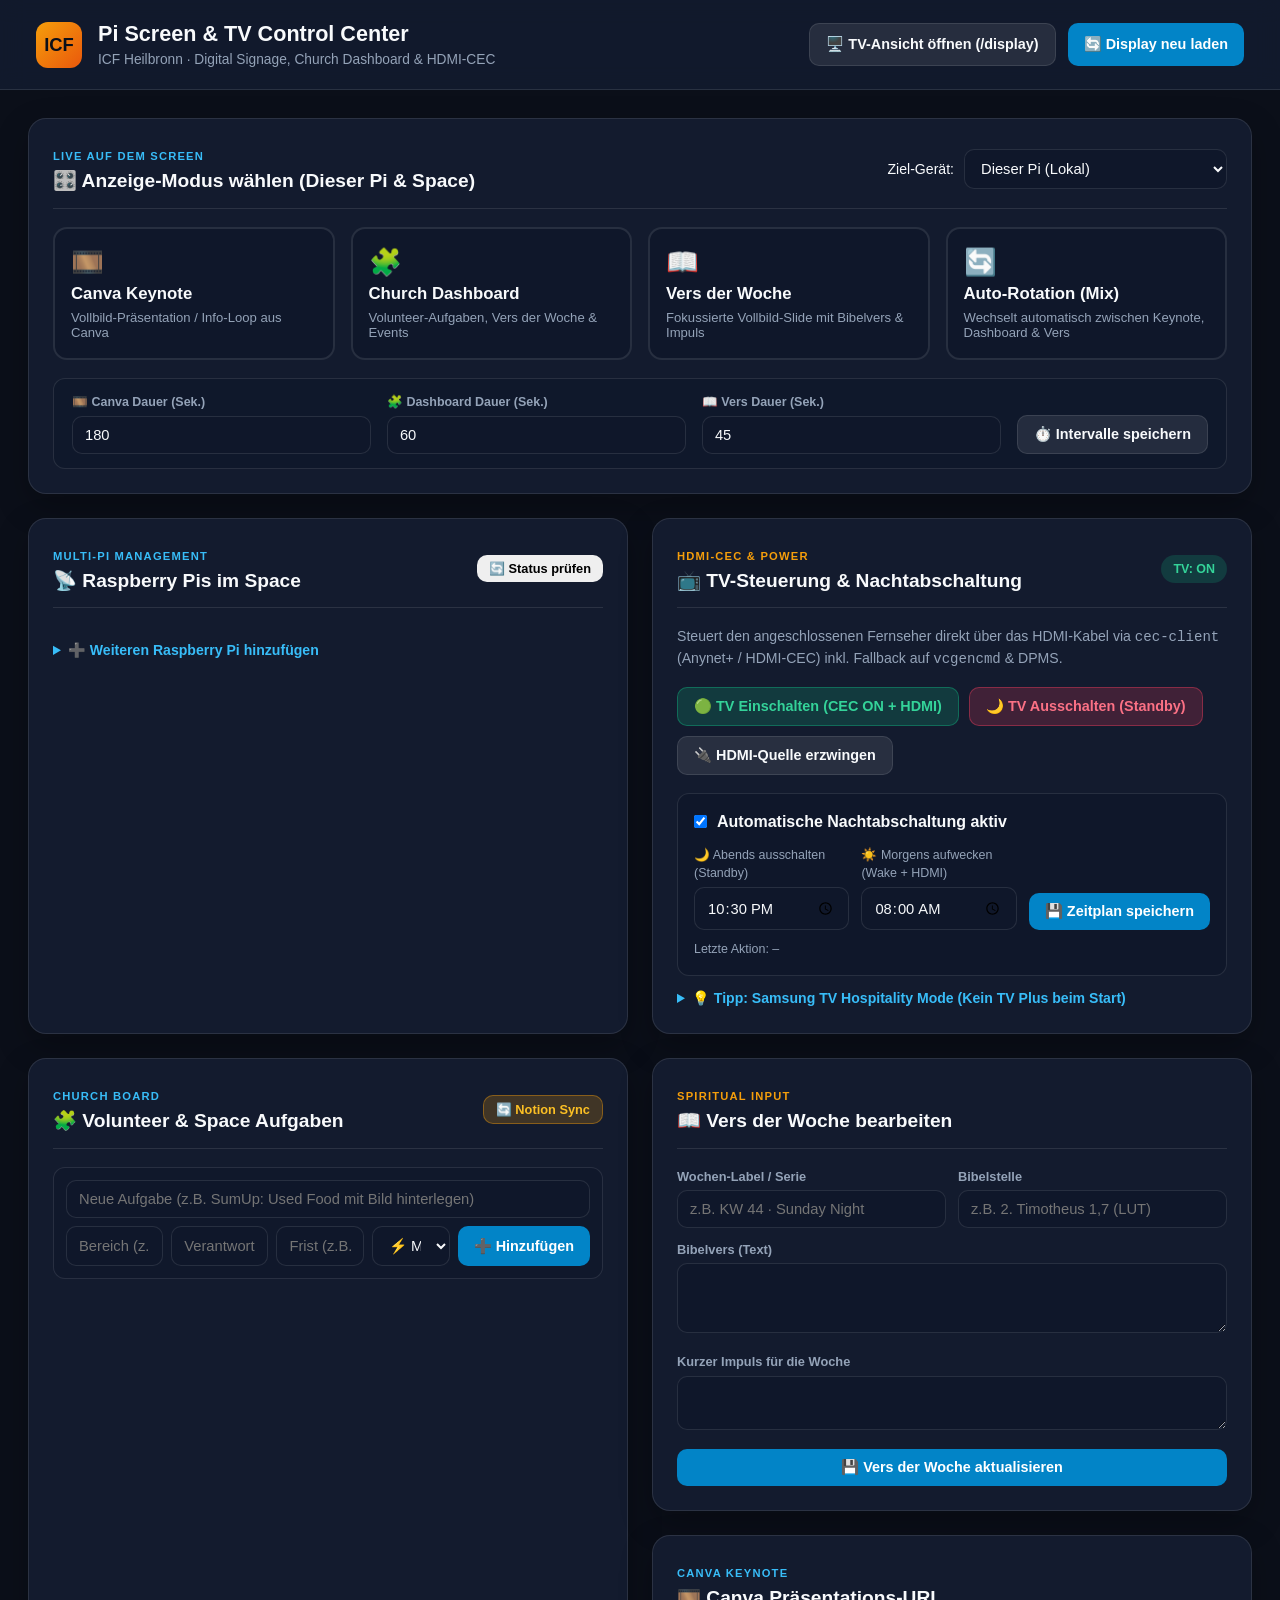
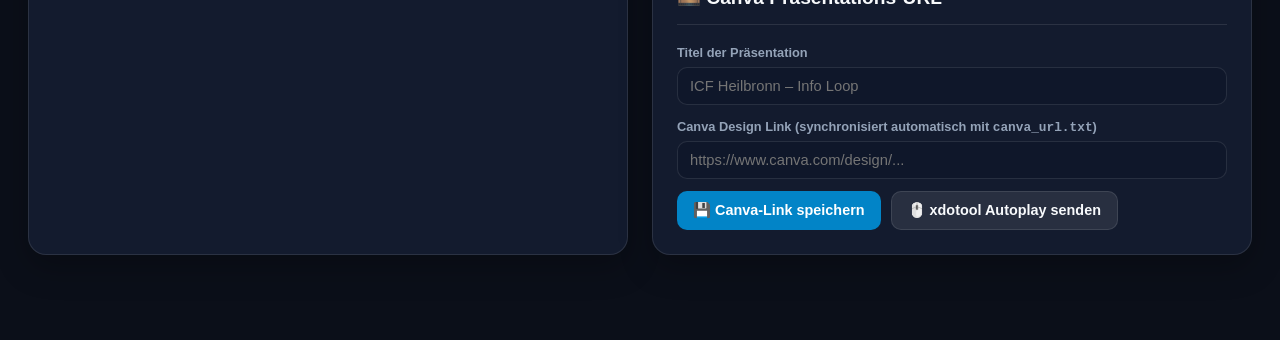
==== templates/admin.html @ 2afd3450 "feat: add ICF Church Dashboard, Verse of the Week, Multi-Pi Manager & HDMI-CEC TV Power Control" ====
<!DOCTYPE html>
<html lang="de">
<head>
  <meta charset="UTF-8" />
  <meta name="viewport" content="width=device-width, initial-scale=1.0" />
  <title>ICF Heilbronn – Pi Screen &amp; CEC Manager</title>
  <link rel="stylesheet" href="/static/css/admin.css" />
</head>
<body>
  <header class="admin-header">
    <div class="header-left">
      <div class="logo-badge">ICF</div>
      <div>
        <h1>Pi Screen &amp; TV Control Center</h1>
        <p id="header-subtitle">ICF Heilbronn · Digital Signage, Church Dashboard &amp; HDMI-CEC</p>
      </div>
    </div>
    <div class="header-actions">
      <a href="/display" target="_blank" class="btn btn-secondary">🖥️ TV-Ansicht öffnen (/display)</a>
      <button id="btn-reload-display" class="btn btn-primary">🔄 Display neu laden</button>
    </div>
  </header>

  <div id="toast" class="toast hidden"></div>

  <main class="admin-container">
    <!-- 1. ANZEIGE-MODUS & ROTATION -->
    <section class="card full-width">
      <div class="card-header">
        <div>
          <span class="badge-tag">LIVE AUF DEM SCREEN</span>
          <h2>🎛️ Anzeige-Modus wählen (Dieser Pi &amp; Space)</h2>
        </div>
        <div class="target-selector">
          <label for="command-target">Ziel-Gerät:</label>
          <select id="command-target">
            <option value="pi-local">Dieser Pi (Lokal)</option>
            <option value="all">🌐 Alle Pis im Space (Broadcast)</option>
          </select>
        </div>
      </div>

      <div class="mode-grid">
        <button class="mode-card" data-mode="canva">
          <span class="mode-icon">🎞️</span>
          <span class="mode-title">Canva Keynote</span>
          <span class="mode-desc">Vollbild-Präsentation / Info-Loop aus Canva</span>
        </button>

        <button class="mode-card" data-mode="dashboard">
          <span class="mode-icon">🧩</span>
          <span class="mode-title">Church Dashboard</span>
          <span class="mode-desc">Volunteer-Aufgaben, Vers der Woche &amp; Events</span>
        </button>

        <button class="mode-card" data-mode="verse">
          <span class="mode-icon">📖</span>
          <span class="mode-title">Vers der Woche</span>
          <span class="mode-desc">Fokussierte Vollbild-Slide mit Bibelvers &amp; Impuls</span>
        </button>

        <button class="mode-card" data-mode="rotation">
          <span class="mode-icon">🔄</span>
          <span class="mode-title">Auto-Rotation (Mix)</span>
          <span class="mode-desc">Wechselt automatisch zwischen Keynote, Dashboard &amp; Vers</span>
        </button>
      </div>

      <div class="rotation-settings-bar">
        <div class="rot-group">
          <label>🎞️ Canva Dauer (Sek.)</label>
          <input type="number" id="rot-canva" min="5" max="3600" value="180" />
        </div>
        <div class="rot-group">
          <label>🧩 Dashboard Dauer (Sek.)</label>
          <input type="number" id="rot-dashboard" min="5" max="3600" value="60" />
        </div>
        <div class="rot-group">
          <label>📖 Vers Dauer (Sek.)</label>
          <input type="number" id="rot-verse" min="5" max="3600" value="45" />
        </div>
        <button id="btn-save-rotation" class="btn btn-secondary">⏱️ Intervalle speichern</button>
      </div>
    </section>

    <!-- 2. MULTI-PI FLEET MANAGEMENT & HDMI-CEC TV POWER -->
    <div class="two-col-grid">
      <!-- Multi-Pi Fleet -->
      <section class="card">
        <div class="card-header">
          <div>
            <span class="badge-tag">MULTI-PI MANAGEMENT</span>
            <h2>📡 Raspberry Pis im Space</h2>
          </div>
          <button id="btn-refresh-fleet" class="btn btn-sm">🔄 Status prüfen</button>
        </div>

        <div id="fleet-list" class="fleet-list">
          <!-- Populated dynamically -->
        </div>

        <details class="add-node-details">
          <summary>➕ Weiteren Raspberry Pi hinzufügen</summary>
          <div class="form-grid compact-top">
            <input type="text" id="new-pi-name" placeholder="Name (z.B. Youth Corner)" />
            <input type="text" id="new-pi-loc" placeholder="Standort (z.B. 55 Zoll TV)" />
            <input type="text" id="new-pi-host" placeholder="URL (z.B. http://192.168.178.52:8080)" />
            <button id="btn-add-pi" class="btn btn-primary">Pi registrieren</button>
          </div>
        </details>
      </section>

      <!-- TV Power & HDMI-CEC Night Schedule -->
      <section class="card">
        <div class="card-header">
          <div>
            <span class="badge-tag gold">HDMI-CEC &amp; POWER</span>
            <h2>📺 TV-Steuerung &amp; Nachtabschaltung</h2>
          </div>
          <span id="tv-status-badge" class="status-pill on">TV: ON</span>
        </div>

        <p class="card-help">
          Steuert den angeschlossenen Fernseher direkt über das HDMI-Kabel via <code>cec-client</code> (Anynet+ / HDMI-CEC) inkl. Fallback auf <code>vcgencmd</code> &amp; DPMS.
        </p>

        <div class="power-btn-row">
          <button class="btn btn-success" data-power="on">🟢 TV Einschalten (CEC ON + HDMI)</button>
          <button class="btn btn-danger" data-power="standby">🌙 TV Ausschalten (Standby)</button>
          <button class="btn btn-secondary" data-power="active-source">🔌 HDMI-Quelle erzwingen</button>
        </div>

        <div class="schedule-box">
          <div class="schedule-header">
            <label class="toggle-label">
              <input type="checkbox" id="sched-enabled" checked />
              <span><strong>Automatische Nachtabschaltung aktiv</strong></span>
            </label>
          </div>
          <div class="schedule-inputs">
            <div>
              <label>🌙 Abends ausschalten (Standby)</label>
              <input type="time" id="sched-off-time" value="22:30" />
            </div>
            <div>
              <label>☀️ Morgens aufwecken (Wake + HDMI)</label>
              <input type="time" id="sched-on-time" value="08:00" />
            </div>
            <button id="btn-save-schedule" class="btn btn-primary">💾 Zeitplan speichern</button>
          </div>
          <p id="tv-last-action" class="meta-note">Letzte Aktion: –</p>
        </div>

        <details class="hospitality-tip">
          <summary>💡 Tipp: Samsung TV Hospitality Mode (Kein TV Plus beim Start)</summary>
          <p>
            Damit Samsung TVs beim Einschalten <strong>sofort HDMI 1</strong> zeigen und niemals ins langsame Tizen Smart-Hub oder Samsung TV Plus wechseln:
            Auf der klassischen IR-Fernbedienung <code>Mute → 1 → 1 → 9 → Enter</code> drücken → <strong>Hospitality Mode: ON</strong> → <strong>Power On Source: HDMI 1</strong> → <strong>Power On Option: Power On</strong>.
          </p>
        </details>
      </section>
    </div>

    <!-- 3. CHURCH AUFGABEN & VERS DER WOCHE -->
    <div class="two-col-grid">
      <!-- Church / Volunteer Tasks -->
      <section class="card">
        <div class="card-header">
          <div>
            <span class="badge-tag">CHURCH BOARD</span>
            <h2>🧩 Volunteer &amp; Space Aufgaben</h2>
          </div>
          <button id="btn-notion-sync" class="btn btn-sm btn-accent">🔄 Notion Sync</button>
        </div>

        <div class="task-add-form">
          <input type="text" id="task-title" placeholder="Neue Aufgabe (z.B. SumUp: Used Food mit Bild hinterlegen)" />
          <div class="task-form-row">
            <input type="text" id="task-category" placeholder="Bereich (z.B. Production & Licht)" />
            <input type="text" id="task-assignee" placeholder="Verantwortlich (z.B. Tech / Teo)" />
            <input type="text" id="task-due" placeholder="Frist (z.B. Sonntag 09:30)" />
            <select id="task-priority">
              <option value="high">🔥 Hoch</option>
              <option value="medium" selected>⚡ Mittel</option>
              <option value="low">🌱 Niedrig</option>
            </select>
            <button id="btn-add-task" class="btn btn-primary">➕ Hinzufügen</button>
          </div>
        </div>

        <div id="admin-tasks-list" class="admin-tasks-list">
          <!-- Populated dynamically -->
        </div>
      </section>

      <!-- Verse of the Week & Canva Config -->
      <div class="stacked-column">
        <section class="card">
          <div class="card-header">
            <div>
              <span class="badge-tag gold">SPIRITUAL INPUT</span>
              <h2>📖 Vers der Woche bearbeiten</h2>
            </div>
          </div>
          <div class="form-stack">
            <div class="two-inputs">
              <div>
                <label>Wochen-Label / Serie</label>
                <input type="text" id="verse-week" placeholder="z.B. KW 44 · Sunday Night" />
              </div>
              <div>
                <label>Bibelstelle</label>
                <input type="text" id="verse-ref" placeholder="z.B. 2. Timotheus 1,7 (LUT)" />
              </div>
            </div>
            <div>
              <label>Bibelvers (Text)</label>
              <textarea id="verse-text" rows="3"></textarea>
            </div>
            <div>
              <label>Kurzer Impuls für die Woche</label>
              <textarea id="verse-impulse" rows="2"></textarea>
            </div>
            <button id="btn-save-verse" class="btn btn-primary">💾 Vers der Woche aktualisieren</button>
          </div>
        </section>

        <section class="card">
          <div class="card-header">
            <div>
              <span class="badge-tag">CANVA KEYNOTE</span>
              <h2>🎞️ Canva Präsentations-URL</h2>
            </div>
          </div>
          <div class="form-stack">
            <div>
              <label>Titel der Präsentation</label>
              <input type="text" id="canva-title" placeholder="ICF Heilbronn – Info Loop" />
            </div>
            <div>
              <label>Canva Design Link (synchronisiert automatisch mit <code>canva_url.txt</code>)</label>
              <input type="url" id="canva-url" placeholder="https://www.canva.com/design/..." />
            </div>
            <div class="btn-row">
              <button id="btn-save-canva" class="btn btn-primary">💾 Canva-Link speichern</button>
              <button id="btn-canva-autoplay" class="btn btn-secondary">🖱️ xdotool Autoplay senden</button>
            </div>
          </div>
        </section>
      </div>
    </div>
  </main>

  <script src="/static/js/admin.js"></script>
</body>
</html>
---- static/css/admin.css ----
:root {
  --bg-page: #0b0f19;
  --bg-card: #131b2e;
  --bg-input: #0f172a;
  --border-color: rgba(255, 255, 255, 0.1);
  --text-main: #f8fafc;
  --text-muted: #94a3b8;
  --primary: #38bdf8;
  --primary-dark: #0284c7;
  --gold: #f59e0b;
  --emerald: #10b981;
  --rose: #f43f5e;
}

* {
  box-sizing: border-box;
  margin: 0;
  padding: 0;
}

body {
  background: var(--bg-page);
  color: var(--text-main);
  font-family: -apple-system, BlinkMacSystemFont, "Segoe UI", Roboto, sans-serif;
  line-height: 1.5;
  padding-bottom: 60px;
}

.hidden {
  display: none !important;
}

/* Header */
.admin-header {
  background: rgba(19, 27, 46, 0.92);
  border-bottom: 1px solid var(--border-color);
  padding: 18px 36px;
  display: flex;
  align-items: center;
  justify-content: space-between;
  position: sticky;
  top: 0;
  z-index: 40;
  backdrop-filter: blur(12px);
}

.header-left {
  display: flex;
  align-items: center;
  gap: 16px;
}

.logo-badge {
  width: 46px;
  height: 46px;
  border-radius: 12px;
  background: linear-gradient(135deg, #f59e0b, #ea580c);
  color: #0b0f19;
  font-weight: 900;
  display: flex;
  align-items: center;
  justify-content: center;
  font-size: 1.15rem;
}

.admin-header h1 {
  font-size: 1.35rem;
  font-weight: 800;
}

.admin-header p {
  font-size: 0.86rem;
  color: var(--text-muted);
}

.header-actions {
  display: flex;
  gap: 12px;
}

/* Container & Cards */
.admin-container {
  max-width: 1440px;
  margin: 28px auto;
  padding: 0 28px;
  display: flex;
  flex-direction: column;
  gap: 24px;
}

.two-col-grid {
  display: grid;
  grid-template-columns: 1fr 1fr;
  gap: 24px;
}

.stacked-column {
  display: flex;
  flex-direction: column;
  gap: 24px;
}

.card {
  background: var(--bg-card);
  border: 1px solid var(--border-color);
  border-radius: 18px;
  padding: 24px;
  box-shadow: 0 12px 32px rgba(0, 0, 0, 0.25);
}

.card-header {
  display: flex;
  align-items: center;
  justify-content: space-between;
  margin-bottom: 18px;
  padding-bottom: 12px;
  border-bottom: 1px solid var(--border-color);
}

.card-header h2 {
  font-size: 1.2rem;
  font-weight: 700;
}

.badge-tag {
  display: inline-block;
  font-size: 0.7rem;
  font-weight: 800;
  letter-spacing: 1.2px;
  color: var(--primary);
  text-transform: uppercase;
}

.badge-tag.gold {
  color: var(--gold);
}

.card-help {
  font-size: 0.88rem;
  color: var(--text-muted);
  margin-bottom: 16px;
}

/* Mode Grid */
.mode-grid {
  display: grid;
  grid-template-columns: repeat(4, 1fr);
  gap: 16px;
  margin-bottom: 18px;
}

.mode-card {
  background: var(--bg-input);
  border: 2px solid var(--border-color);
  border-radius: 14px;
  padding: 18px 16px;
  color: var(--text-main);
  text-align: left;
  cursor: pointer;
  display: flex;
  flex-direction: column;
  gap: 6px;
  transition: all 0.18s ease;
}

.mode-card:hover {
  border-color: var(--primary);
  transform: translateY(-2px);
}

.mode-card.active {
  border-color: var(--gold);
  background: linear-gradient(145deg, rgba(245, 158, 11, 0.16), rgba(15, 23, 42, 0.95));
  box-shadow: 0 6px 22px rgba(245, 158, 11, 0.2);
}

.mode-icon {
  font-size: 1.65rem;
}

.mode-title {
  font-size: 1.05rem;
  font-weight: 700;
}

.mode-desc {
  font-size: 0.82rem;
  color: var(--text-muted);
}

.rotation-settings-bar {
  display: flex;
  align-items: flex-end;
  gap: 16px;
  background: rgba(15, 23, 42, 0.65);
  padding: 14px 18px;
  border-radius: 12px;
  border: 1px solid var(--border-color);
}

.rot-group {
  display: flex;
  flex-direction: column;
  gap: 4px;
  flex: 1;
}

.rot-group label {
  font-size: 0.78rem;
  color: var(--text-muted);
  font-weight: 600;
}

/* Inputs & Buttons */
input[type="text"],
input[type="url"],
input[type="number"],
input[type="time"],
select,
textarea {
  width: 100%;
  background: var(--bg-input);
  border: 1px solid var(--border-color);
  border-radius: 10px;
  padding: 10px 12px;
  color: var(--text-main);
  font-size: 0.92rem;
  font-family: inherit;
}

.target-selector {
  display: flex;
  align-items: center;
  gap: 10px;
  font-size: 0.88rem;
}

.target-selector select {
  width: auto;
  min-width: 230px;
}

.btn {
  border: none;
  border-radius: 10px;
  padding: 10px 16px;
  font-size: 0.9rem;
  font-weight: 700;
  cursor: pointer;
  text-decoration: none;
  display: inline-flex;
  align-items: center;
  justify-content: center;
  gap: 6px;
  transition: opacity 0.15s ease;
}

.btn:hover {
  opacity: 0.9;
}

.btn-sm {
  padding: 6px 12px;
  font-size: 0.8rem;
}

.btn-primary {
  background: var(--primary-dark);
  color: #fff;
}

.btn-secondary {
  background: rgba(255, 255, 255, 0.09);
  color: var(--text-main);
  border: 1px solid var(--border-color);
}

.btn-accent {
  background: rgba(245, 158, 11, 0.2);
  color: #fbbf24;
  border: 1px solid rgba(245, 158, 11, 0.4);
}

.btn-success {
  background: rgba(16, 185, 129, 0.2);
  color: #34d399;
  border: 1px solid rgba(16, 185, 129, 0.4);
}

.btn-danger {
  background: rgba(244, 63, 94, 0.2);
  color: #fb7185;
  border: 1px solid rgba(244, 63, 94, 0.4);
}

/* Fleet List */
.fleet-list {
  display: flex;
  flex-direction: column;
  gap: 12px;
  margin-bottom: 14px;
}

.fleet-node {
  background: var(--bg-input);
  border: 1px solid var(--border-color);
  border-radius: 12px;
  padding: 14px 16px;
  display: flex;
  justify-content: space-between;
  align-items: center;
  gap: 12px;
}

.fleet-node-title {
  font-weight: 700;
  font-size: 0.98rem;
  display: flex;
  align-items: center;
  gap: 8px;
}

.dot {
  width: 9px;
  height: 9px;
  border-radius: 50%;
  display: inline-block;
}

.dot.online {
  background: var(--emerald);
  box-shadow: 0 0 8px var(--emerald);
}

.dot.offline {
  background: var(--rose);
}

.fleet-node-meta {
  font-size: 0.8rem;
  color: var(--text-muted);
  margin-top: 2px;
}

.fleet-node-actions {
  display: flex;
  gap: 6px;
  flex-wrap: wrap;
}

.add-node-details summary,
.hospitality-tip summary {
  cursor: pointer;
  font-size: 0.88rem;
  font-weight: 600;
  color: var(--primary);
  margin-top: 8px;
}

.hospitality-tip p {
  margin-top: 8px;
  font-size: 0.84rem;
  color: var(--text-muted);
  background: rgba(15, 23, 42, 0.7);
  padding: 10px 14px;
  border-radius: 10px;
  border: 1px solid var(--border-color);
}

.form-grid.compact-top {
  margin-top: 10px;
  display: grid;
  grid-template-columns: 1fr 1fr 1.2fr auto;
  gap: 8px;
}

/* Power & Schedule */
.power-btn-row {
  display: flex;
  gap: 10px;
  flex-wrap: wrap;
  margin-bottom: 18px;
}

.status-pill {
  padding: 5px 12px;
  border-radius: 999px;
  font-size: 0.78rem;
  font-weight: 800;
}

.status-pill.on {
  background: rgba(16, 185, 129, 0.2);
  color: #34d399;
}

.status-pill.standby {
  background: rgba(244, 63, 94, 0.2);
  color: #fb7185;
}

.schedule-box {
  background: var(--bg-input);
  border: 1px solid var(--border-color);
  border-radius: 12px;
  padding: 16px;
  margin-bottom: 12px;
}

.toggle-label {
  display: flex;
  align-items: center;
  gap: 10px;
  cursor: pointer;
  margin-bottom: 12px;
}

.schedule-inputs {
  display: grid;
  grid-template-columns: 1fr 1fr auto;
  gap: 12px;
  align-items: end;
}

.schedule-inputs label {
  font-size: 0.78rem;
  color: var(--text-muted);
  display: block;
  margin-bottom: 4px;
}

.meta-note {
  font-size: 0.78rem;
  color: var(--text-muted);
  margin-top: 10px;
}

/* Tasks Admin */
.task-add-form {
  display: flex;
  flex-direction: column;
  gap: 8px;
  margin-bottom: 16px;
  background: rgba(15, 23, 42, 0.55);
  padding: 12px;
  border-radius: 12px;
  border: 1px solid var(--border-color);
}

.task-form-row {
  display: grid;
  grid-template-columns: 1fr 1fr 0.9fr 0.8fr auto;
  gap: 8px;
}

.admin-tasks-list {
  display: flex;
  flex-direction: column;
  gap: 8px;
  max-height: 410px;
  overflow-y: auto;
}

.admin-task-item {
  background: var(--bg-input);
  border: 1px solid var(--border-color);
  border-radius: 10px;
  padding: 10px 14px;
  display: flex;
  justify-content: space-between;
  align-items: center;
  gap: 10px;
}

.admin-task-title {
  font-weight: 600;
  font-size: 0.94rem;
}

.admin-task-sub {
  font-size: 0.78rem;
  color: var(--text-muted);
}

.form-stack {
  display: flex;
  flex-direction: column;
  gap: 12px;
}

.form-stack label {
  font-size: 0.8rem;
  color: var(--text-muted);
  font-weight: 600;
  display: block;
  margin-bottom: 4px;
}

.two-inputs {
  display: grid;
  grid-template-columns: 1fr 1fr;
  gap: 12px;
}

.btn-row {
  display: flex;
  gap: 10px;
}

/* Toast */
.toast {
  position: fixed;
  bottom: 24px;
  right: 24px;
  background: #0284c7;
  color: #fff;
  padding: 12px 20px;
  border-radius: 12px;
  font-weight: 700;
  box-shadow: 0 10px 30px rgba(0, 0, 0, 0.45);
  z-index: 100;
}
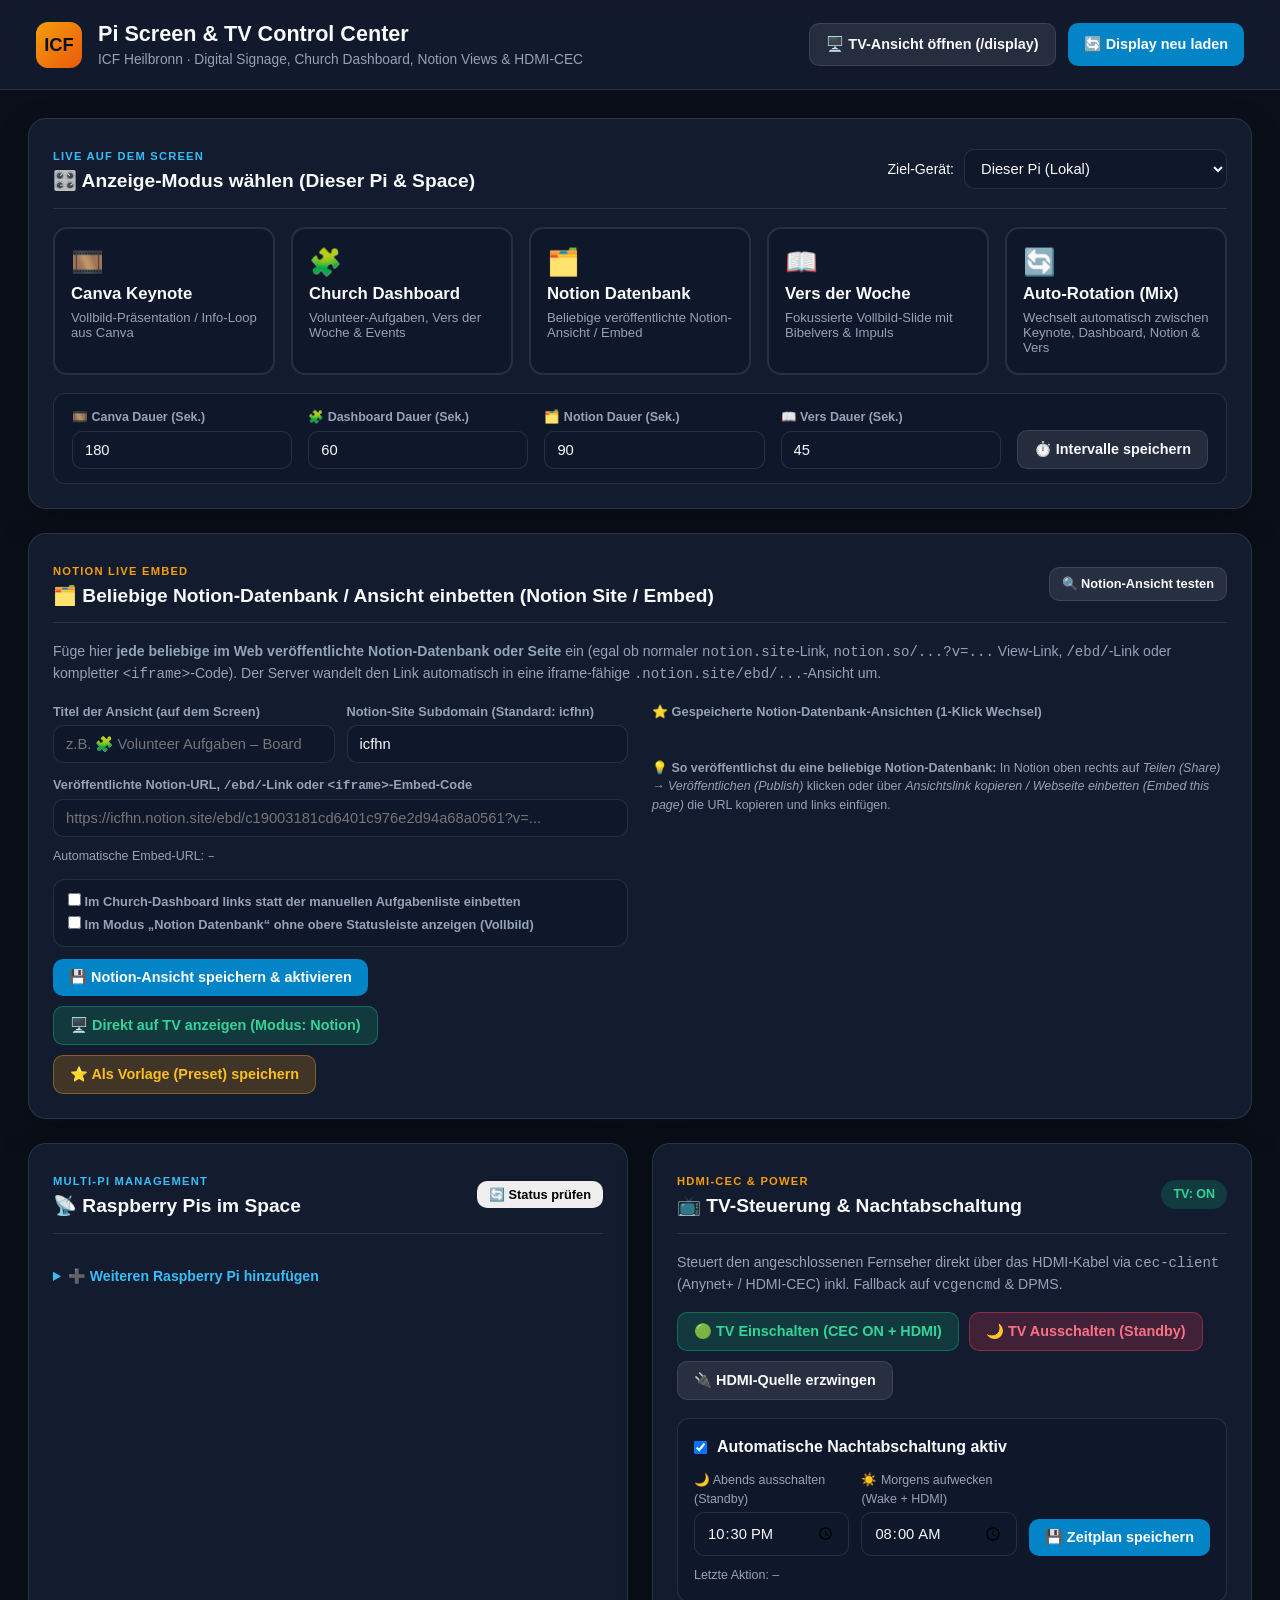
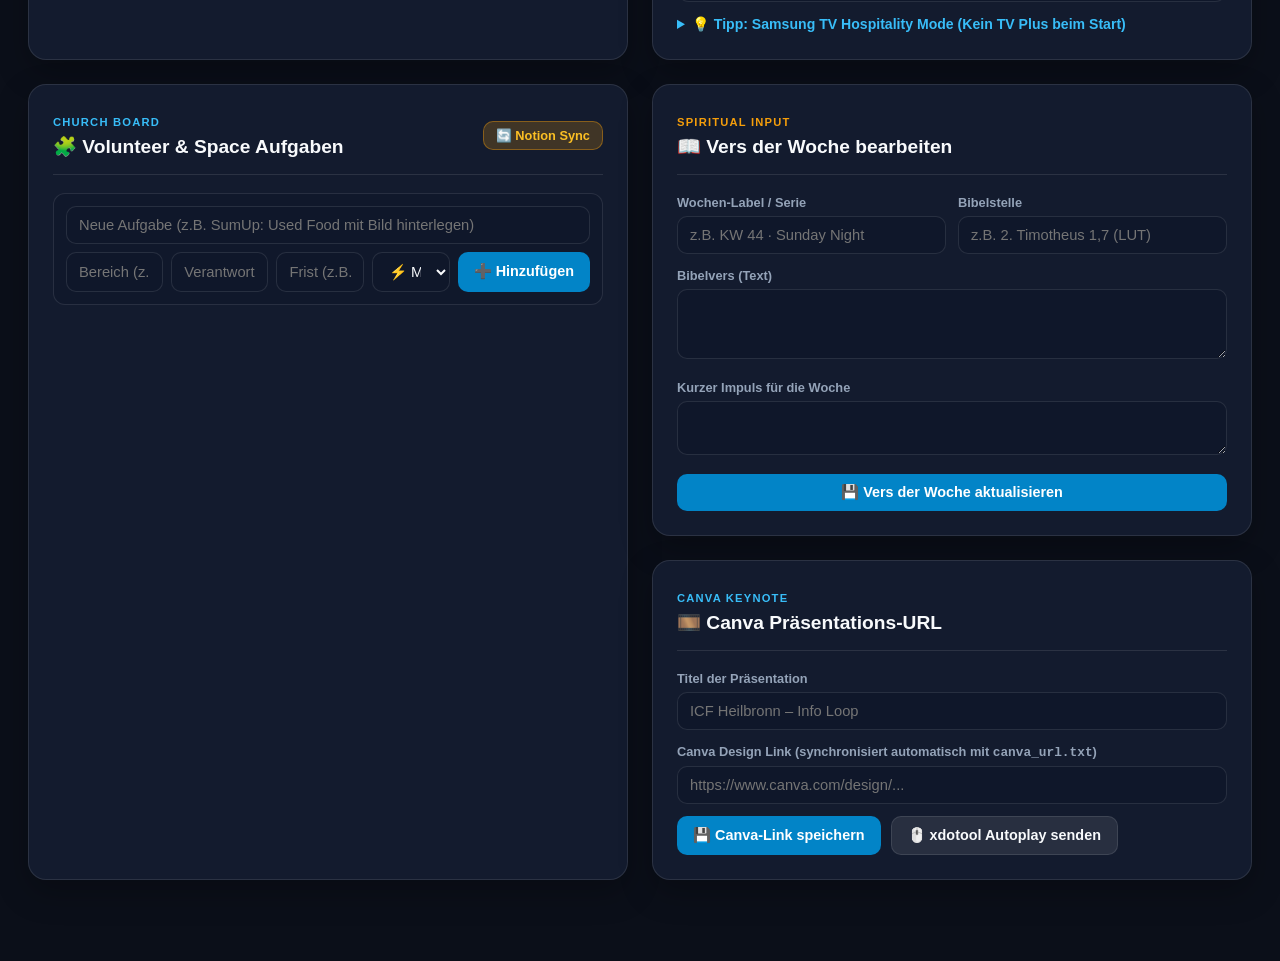
==== commit ad8f6cc3: "feat: add generic published Notion database view & embed mode (/ebd/)" ====
--- a/templates/admin.html
+++ b/templates/admin.html
@@ -12,7 +12,7 @@
       <div class="logo-badge">ICF</div>
       <div>
         <h1>Pi Screen &amp; TV Control Center</h1>
-        <p id="header-subtitle">ICF Heilbronn · Digital Signage, Church Dashboard &amp; HDMI-CEC</p>
+        <p id="header-subtitle">ICF Heilbronn · Digital Signage, Church Dashboard, Notion Views &amp; HDMI-CEC</p>
       </div>
     </div>
     <div class="header-actions">
@@ -53,6 +53,12 @@
           <span class="mode-desc">Volunteer-Aufgaben, Vers der Woche &amp; Events</span>
         </button>
 
+        <button class="mode-card" data-mode="notion">
+          <span class="mode-icon">🗂️</span>
+          <span class="mode-title">Notion Datenbank</span>
+          <span class="mode-desc">Beliebige veröffentlichte Notion-Ansicht / Embed</span>
+        </button>
+
         <button class="mode-card" data-mode="verse">
           <span class="mode-icon">📖</span>
           <span class="mode-title">Vers der Woche</span>
@@ -62,7 +68,7 @@
         <button class="mode-card" data-mode="rotation">
           <span class="mode-icon">🔄</span>
           <span class="mode-title">Auto-Rotation (Mix)</span>
-          <span class="mode-desc">Wechselt automatisch zwischen Keynote, Dashboard &amp; Vers</span>
+          <span class="mode-desc">Wechselt automatisch zwischen Keynote, Dashboard, Notion &amp; Vers</span>
         </button>
       </div>
 
@@ -76,6 +82,10 @@
           <input type="number" id="rot-dashboard" min="5" max="3600" value="60" />
         </div>
         <div class="rot-group">
+          <label>🗂️ Notion Dauer (Sek.)</label>
+          <input type="number" id="rot-notion" min="5" max="3600" value="90" />
+        </div>
+        <div class="rot-group">
           <label>📖 Vers Dauer (Sek.)</label>
           <input type="number" id="rot-verse" min="5" max="3600" value="45" />
         </div>
@@ -83,7 +93,76 @@
       </div>
     </section>
 
-    <!-- 2. MULTI-PI FLEET MANAGEMENT & HDMI-CEC TV POWER -->
+    <!-- 2. GENERIC NOTION DATABASE / EMBED VIEW MANAGER -->
+    <section class="card full-width">
+      <div class="card-header">
+        <div>
+          <span class="badge-tag gold">NOTION LIVE EMBED</span>
+          <h2>🗂️ Beliebige Notion-Datenbank / Ansicht einbetten (Notion Site / Embed)</h2>
+        </div>
+        <a href="/display?mode=notion" target="_blank" class="btn btn-sm btn-secondary">🔍 Notion-Ansicht testen</a>
+      </div>
+
+      <p class="card-help">
+        Füge hier <strong>jede beliebige im Web veröffentlichte Notion-Datenbank oder Seite</strong> ein (egal ob normaler <code>notion.site</code>-Link, <code>notion.so/...?v=...</code> View-Link, <code>/ebd/</code>-Link oder kompletter <code>&lt;iframe&gt;</code>-Code). Der Server wandelt den Link automatisch in eine iframe-fähige <code>.notion.site/ebd/...</code>-Ansicht um.
+      </p>
+
+      <div class="two-col-grid">
+        <div class="form-stack">
+          <div class="two-inputs">
+            <div>
+              <label for="notion-view-title">Titel der Ansicht (auf dem Screen)</label>
+              <input type="text" id="notion-view-title" placeholder="z.B. 🧩 Volunteer Aufgaben – Board" />
+            </div>
+            <div>
+              <label for="notion-view-subdomain">Notion-Site Subdomain (Standard: icfhn)</label>
+              <input type="text" id="notion-view-subdomain" placeholder="icfhn" value="icfhn" />
+            </div>
+          </div>
+
+          <div>
+            <label for="notion-view-url">Veröffentlichte Notion-URL, <code>/ebd/</code>-Link oder <code>&lt;iframe&gt;</code>-Embed-Code</label>
+            <input
+              type="text"
+              id="notion-view-url"
+              placeholder="https://icfhn.notion.site/ebd/c19003181cd6401c976e2d94a68a0561?v=..."
+            />
+            <p class="meta-note">
+              Automatische Embed-URL: <code id="notion-embed-preview">–</code>
+            </p>
+          </div>
+
+          <div class="notion-toggles-box">
+            <label class="toggle-label">
+              <input type="checkbox" id="notion-show-in-dashboard" />
+              <span><strong>Im Church-Dashboard links statt der manuellen Aufgabenliste einbetten</strong></span>
+            </label>
+            <label class="toggle-label" style="margin-bottom: 0;">
+              <input type="checkbox" id="notion-fullscreen-header" />
+              <span><strong>Im Modus „Notion Datenbank“ ohne obere Statusleiste anzeigen (Vollbild)</strong></span>
+            </label>
+          </div>
+
+          <div class="btn-row" style="flex-wrap: wrap;">
+            <button id="btn-save-notion-view" class="btn btn-primary">💾 Notion-Ansicht speichern &amp; aktivieren</button>
+            <button id="btn-show-notion-tv" class="btn btn-success">🖥️ Direkt auf TV anzeigen (Modus: Notion)</button>
+            <button id="btn-save-notion-preset" class="btn btn-accent">⭐ Als Vorlage (Preset) speichern</button>
+          </div>
+        </div>
+
+        <div class="form-stack">
+          <label>⭐ Gespeicherte Notion-Datenbank-Ansichten (1-Klick Wechsel)</label>
+          <div id="notion-presets-list" class="admin-tasks-list">
+            <!-- Populated dynamically via admin.js -->
+          </div>
+          <p class="meta-note">
+            💡 <strong>So veröffentlichst du eine beliebige Notion-Datenbank:</strong> In Notion oben rechts auf <em>Teilen (Share) → Veröffentlichen (Publish)</em> klicken oder über <em>Ansichtslink kopieren / Webseite einbetten (Embed this page)</em> die URL kopieren und links einfügen.
+          </p>
+        </div>
+      </div>
+    </section>
+
+    <!-- 3. MULTI-PI FLEET MANAGEMENT & HDMI-CEC TV POWER -->
     <div class="two-col-grid">
       <!-- Multi-Pi Fleet -->
       <section class="card">
@@ -161,7 +240,7 @@
       </section>
     </div>
 
-    <!-- 3. CHURCH AUFGABEN & VERS DER WOCHE -->
+    <!-- 4. CHURCH AUFGABEN & VERS DER WOCHE -->
     <div class="two-col-grid">
       <!-- Church / Volunteer Tasks -->
       <section class="card">
--- a/static/css/admin.css
+++ b/static/css/admin.css
@@ -144,7 +144,7 @@
 /* Mode Grid */
 .mode-grid {
   display: grid;
-  grid-template-columns: repeat(4, 1fr);
+  grid-template-columns: repeat(auto-fit, minmax(210px, 1fr));
   gap: 16px;
   margin-bottom: 18px;
 }
@@ -520,3 +520,15 @@
   box-shadow: 0 10px 30px rgba(0, 0, 0, 0.45);
   z-index: 100;
 }
+
+.notion-toggles-box {
+  background: var(--bg-input);
+  border: 1px solid var(--border-color);
+  border-radius: 12px;
+  padding: 12px 14px;
+}
+
+.admin-task-item.preset-active {
+  border-color: var(--emerald);
+  background: rgba(16, 185, 129, 0.08);
+}
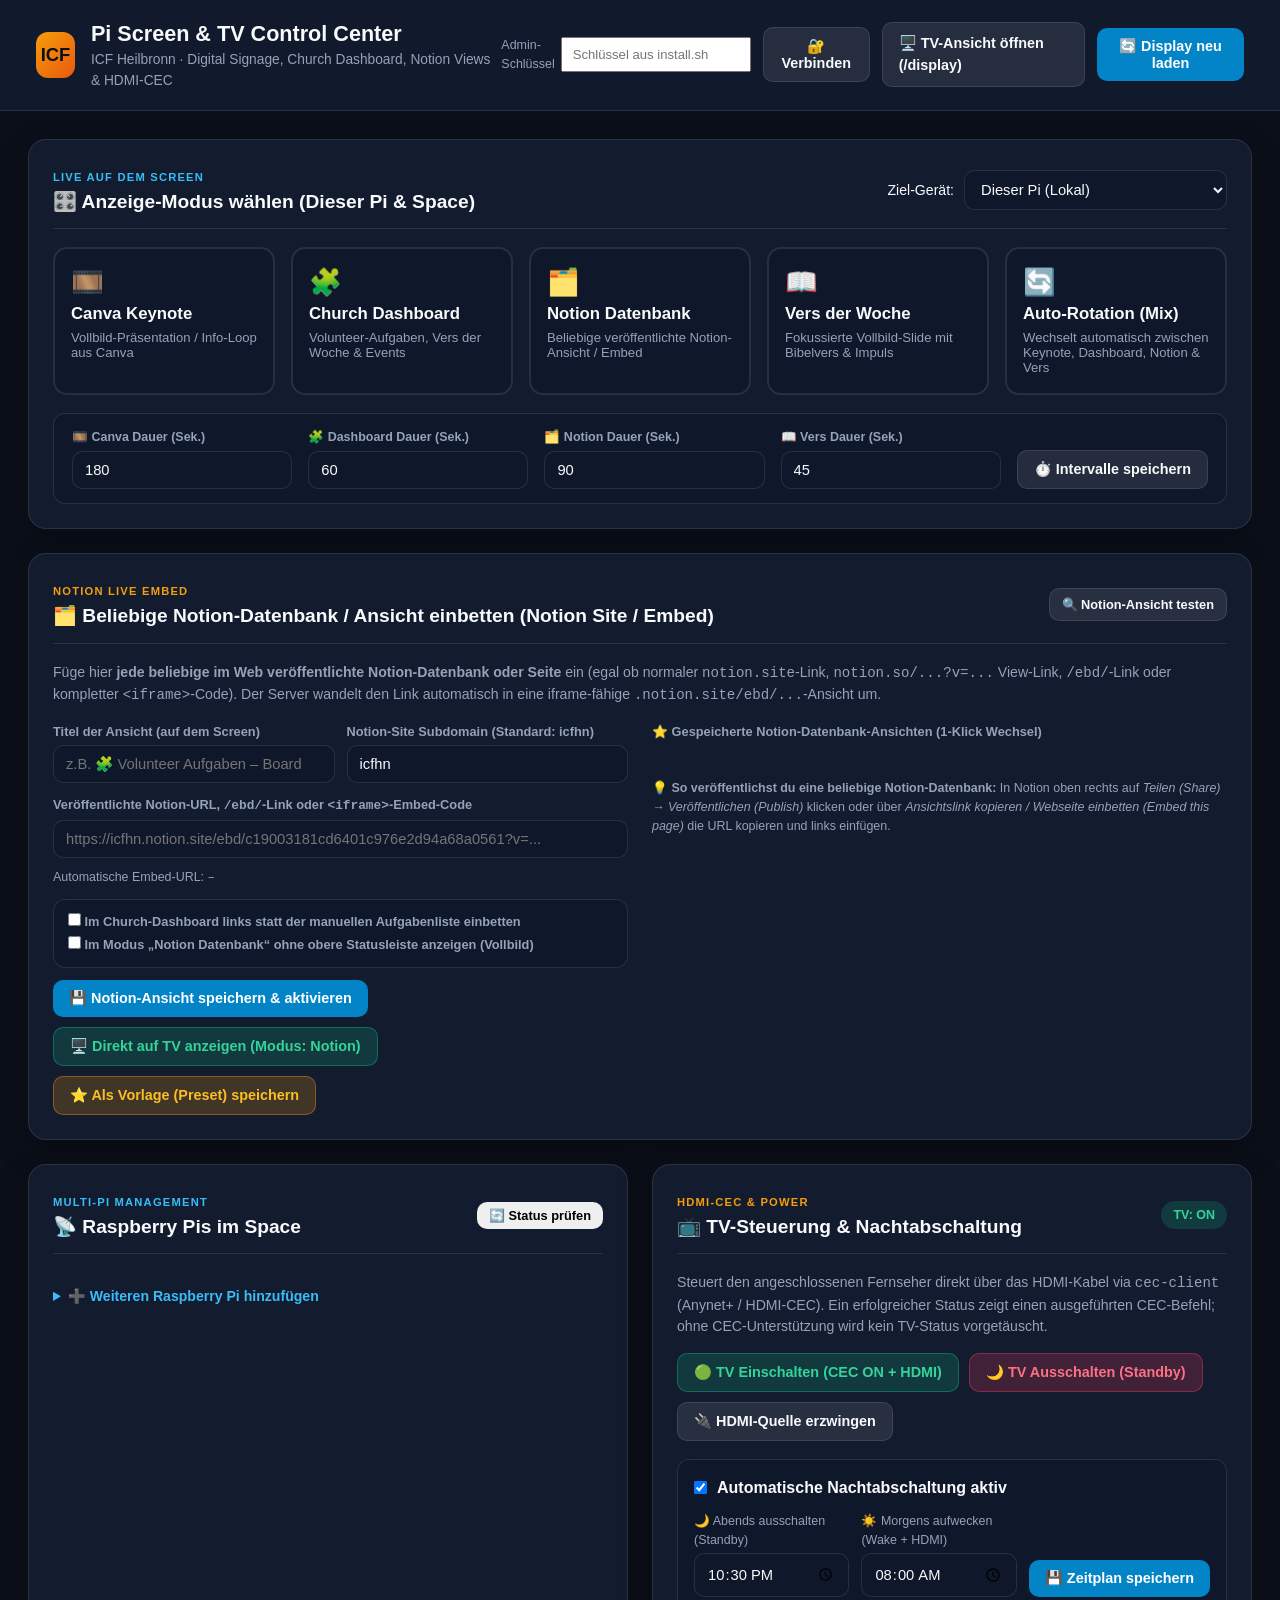
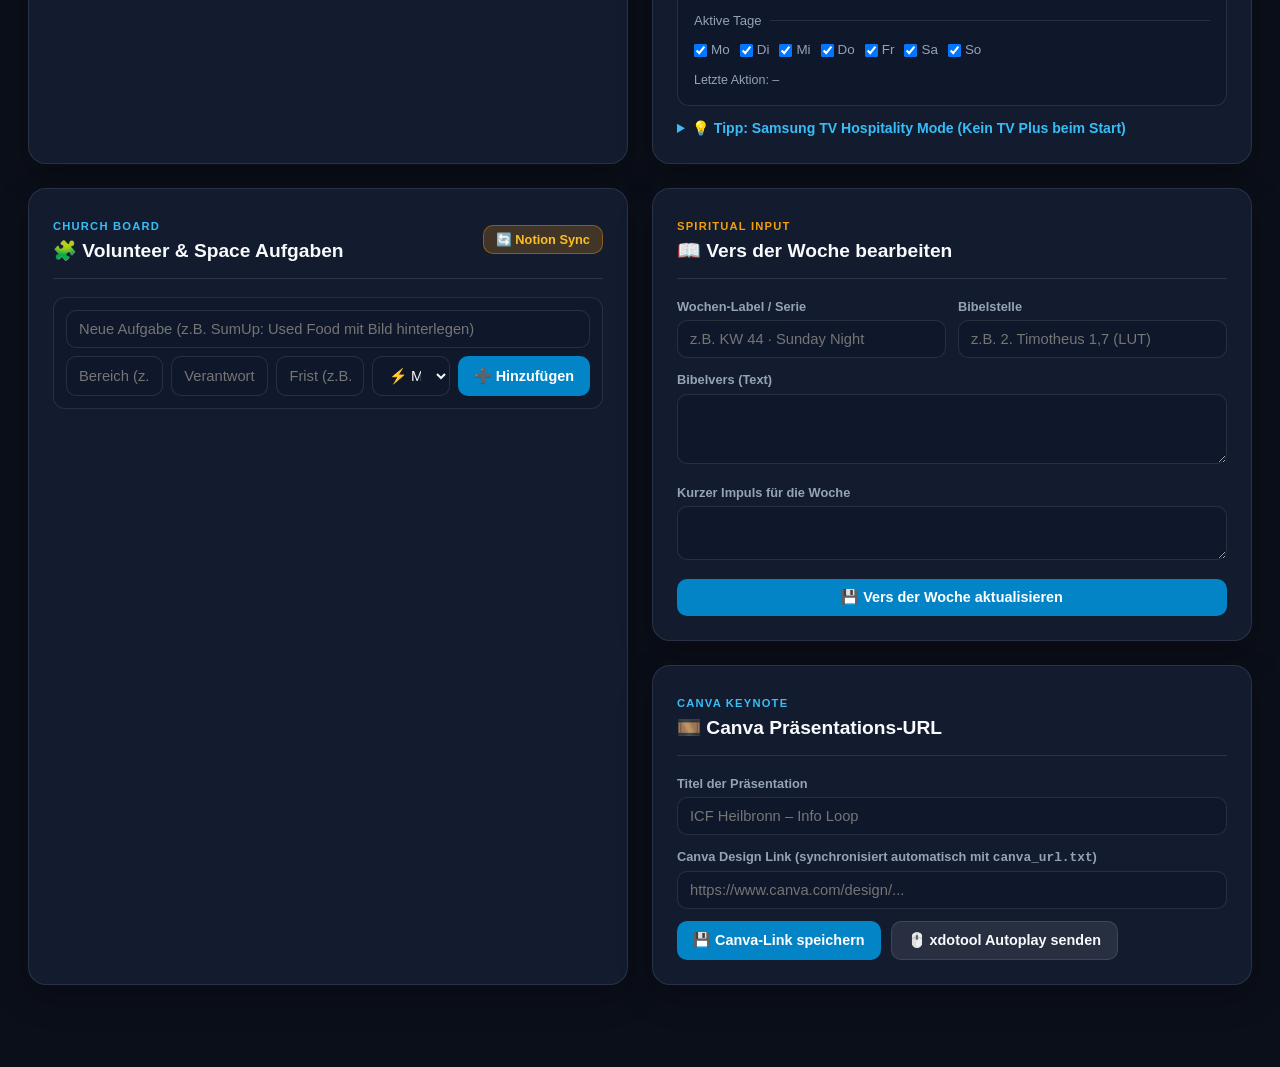
==== commit 7379d262: "feat: automate Ubuntu Pi kiosk deployment" ====
--- a/templates/admin.html
+++ b/templates/admin.html
@@ -16,6 +16,11 @@
       </div>
     </div>
     <div class="header-actions">
+      <label class="admin-token-field">
+        <span>Admin-Schlüssel</span>
+        <input id="admin-token" type="password" autocomplete="current-password" placeholder="Schlüssel aus install.sh" />
+      </label>
+      <button id="btn-save-admin-token" class="btn btn-secondary">🔐 Verbinden</button>
       <a href="/display" target="_blank" class="btn btn-secondary">🖥️ TV-Ansicht öffnen (/display)</a>
       <button id="btn-reload-display" class="btn btn-primary">🔄 Display neu laden</button>
     </div>
@@ -200,7 +205,7 @@
         </div>
 
         <p class="card-help">
-          Steuert den angeschlossenen Fernseher direkt über das HDMI-Kabel via <code>cec-client</code> (Anynet+ / HDMI-CEC) inkl. Fallback auf <code>vcgencmd</code> &amp; DPMS.
+          Steuert den angeschlossenen Fernseher direkt über das HDMI-Kabel via <code>cec-client</code> (Anynet+ / HDMI-CEC). Ein erfolgreicher Status zeigt einen ausgeführten CEC-Befehl; ohne CEC-Unterstützung wird kein TV-Status vorgetäuscht.
         </p>
 
         <div class="power-btn-row">
@@ -227,6 +232,16 @@
             </div>
             <button id="btn-save-schedule" class="btn btn-primary">💾 Zeitplan speichern</button>
           </div>
+          <fieldset class="schedule-days" id="sched-active-days">
+            <legend>Aktive Tage</legend>
+            <label><input type="checkbox" value="0" checked /> Mo</label>
+            <label><input type="checkbox" value="1" checked /> Di</label>
+            <label><input type="checkbox" value="2" checked /> Mi</label>
+            <label><input type="checkbox" value="3" checked /> Do</label>
+            <label><input type="checkbox" value="4" checked /> Fr</label>
+            <label><input type="checkbox" value="5" checked /> Sa</label>
+            <label><input type="checkbox" value="6" checked /> So</label>
+          </fieldset>
           <p id="tv-last-action" class="meta-note">Letzte Aktion: –</p>
         </div>
 
--- a/static/css/admin.css
+++ b/static/css/admin.css
@@ -75,7 +75,45 @@
 
 .header-actions {
   display: flex;
+  align-items: center;
   gap: 12px;
+}
+
+.admin-token-field {
+  display: flex;
+  align-items: center;
+  gap: 6px;
+  color: var(--text-muted);
+  font-size: 0.78rem;
+}
+
+.admin-token-field input {
+  width: 190px;
+  padding: 8px 10px;
+  font-size: 0.82rem;
+}
+
+.schedule-days {
+  display: flex;
+  flex-wrap: wrap;
+  gap: 10px;
+  margin-top: 14px;
+  padding: 10px 0 0;
+  border: 0;
+  border-top: 1px solid var(--border-color);
+  color: var(--text-muted);
+}
+
+.schedule-days legend {
+  padding-right: 8px;
+  font-size: 0.82rem;
+}
+
+.schedule-days label {
+  display: inline-flex;
+  align-items: center;
+  gap: 4px;
+  font-size: 0.84rem;
 }
 
 /* Container & Cards */
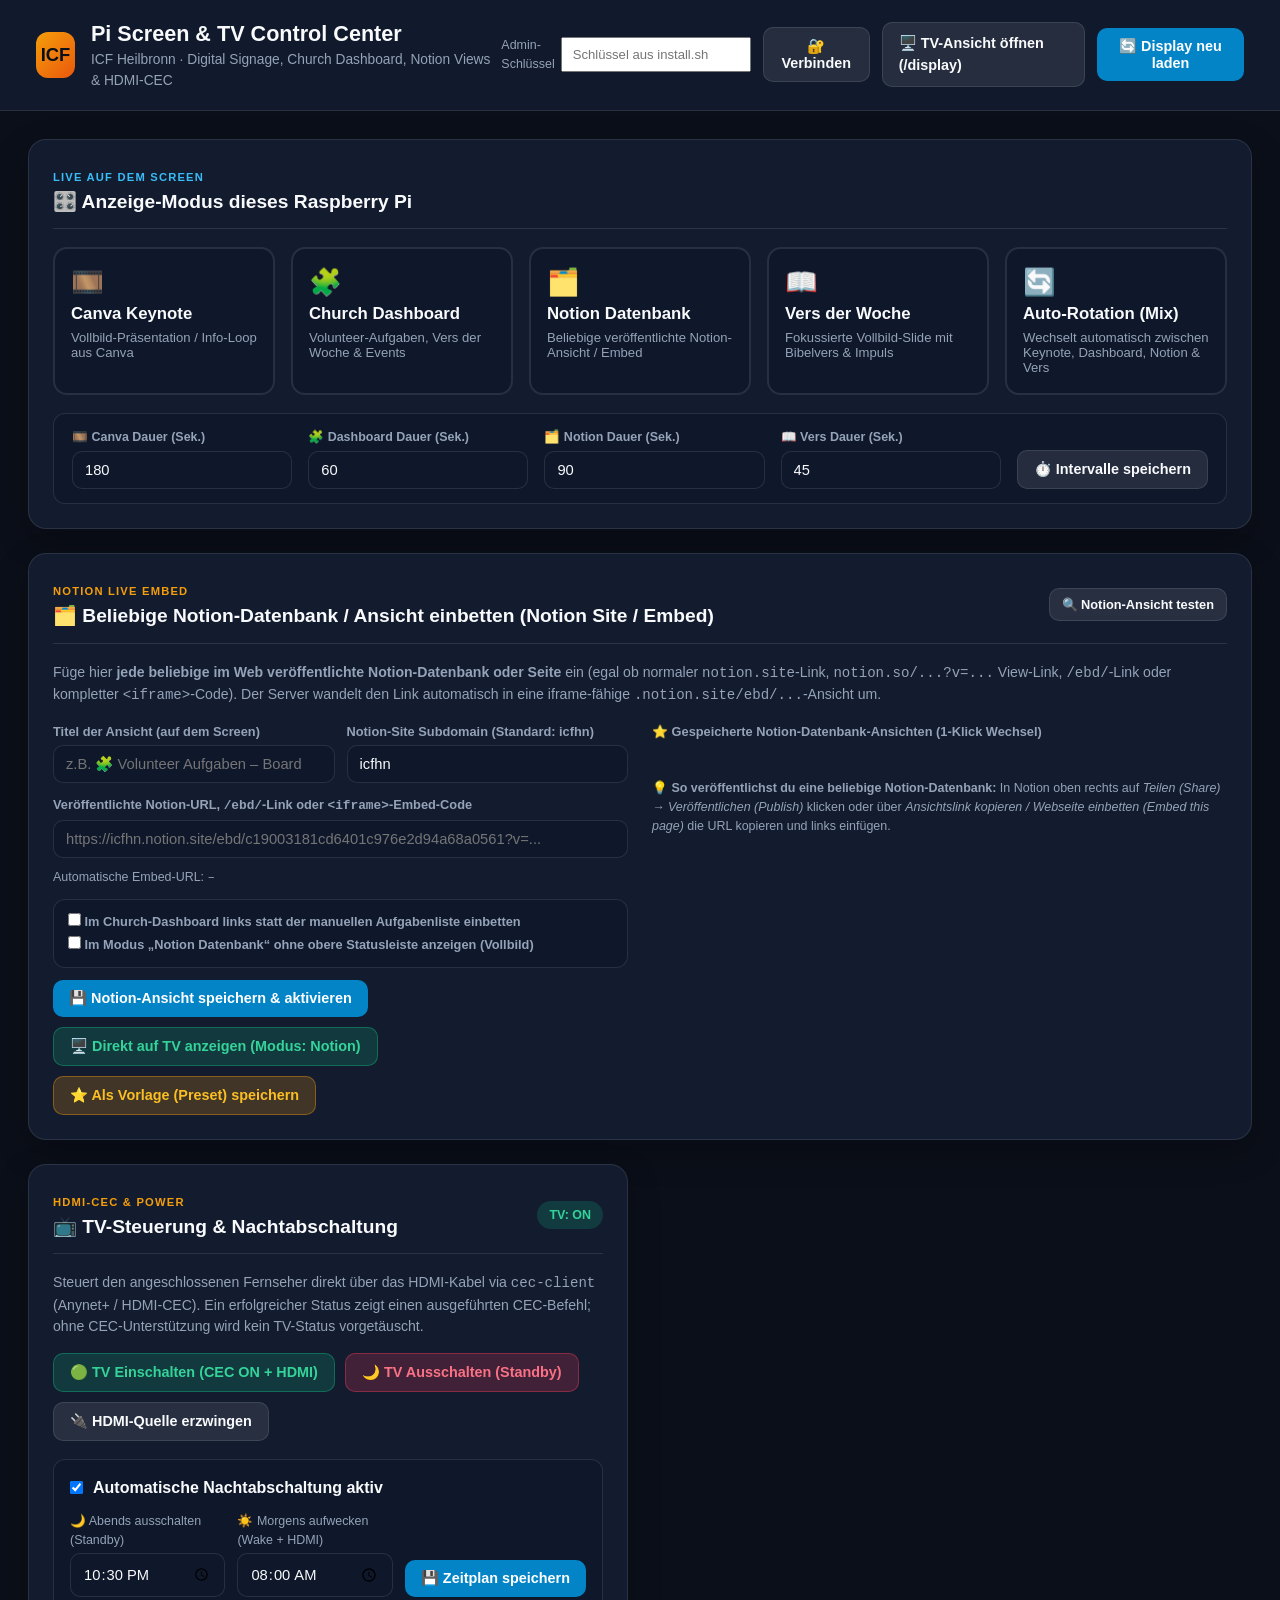
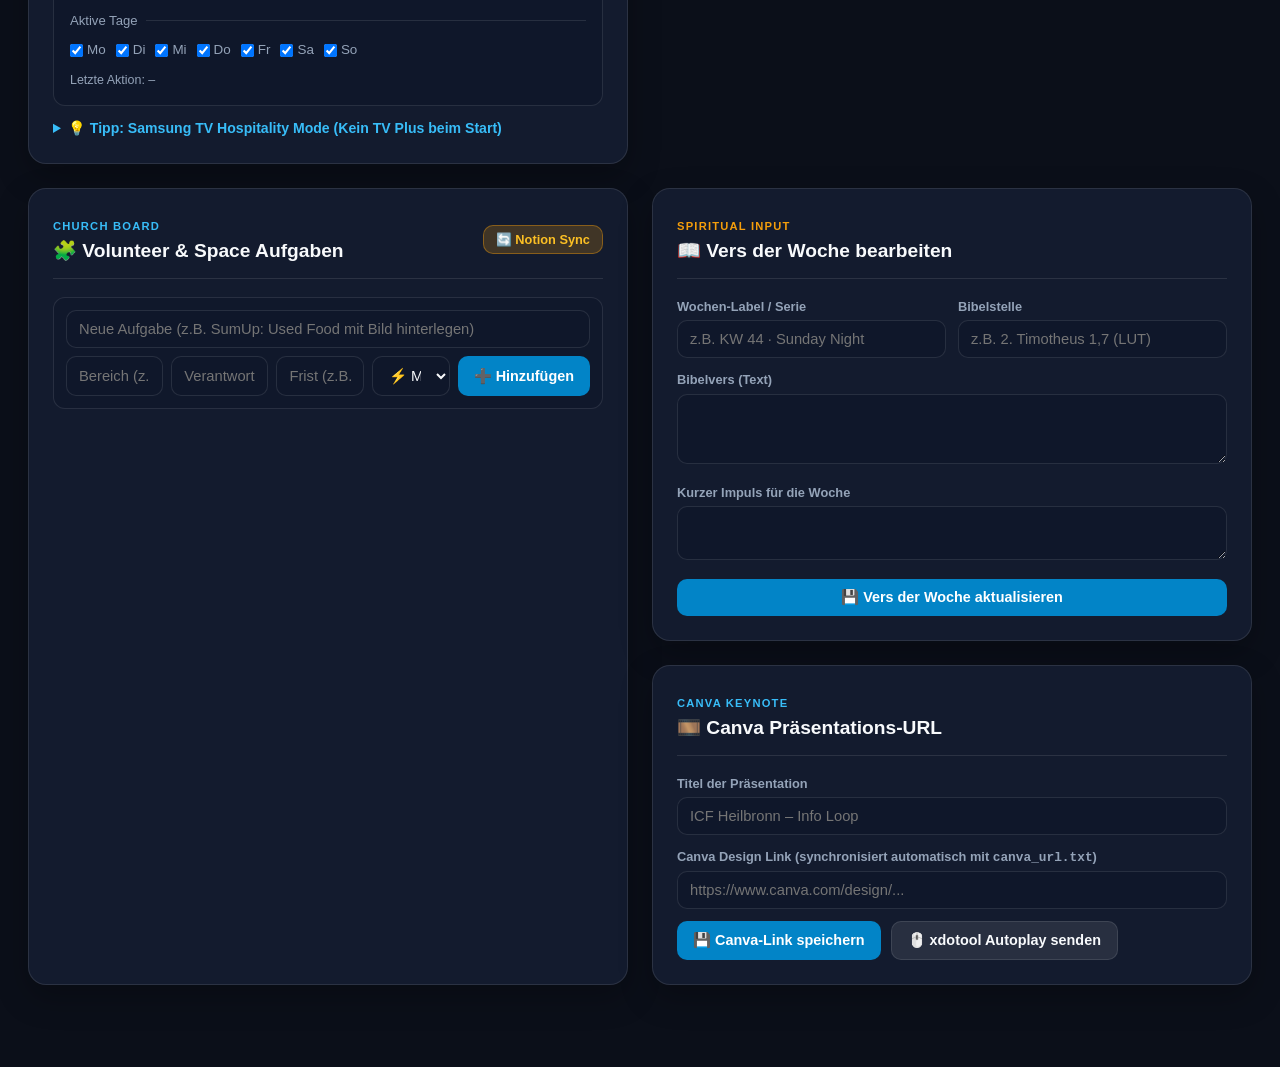
==== commit 07013fed: "feat: make each Pi independently configurable" ====
--- a/templates/admin.html
+++ b/templates/admin.html
@@ -34,14 +34,7 @@
       <div class="card-header">
         <div>
           <span class="badge-tag">LIVE AUF DEM SCREEN</span>
-          <h2>🎛️ Anzeige-Modus wählen (Dieser Pi &amp; Space)</h2>
-        </div>
-        <div class="target-selector">
-          <label for="command-target">Ziel-Gerät:</label>
-          <select id="command-target">
-            <option value="pi-local">Dieser Pi (Lokal)</option>
-            <option value="all">🌐 Alle Pis im Space (Broadcast)</option>
-          </select>
+          <h2>🎛️ Anzeige-Modus dieses Raspberry Pi</h2>
         </div>
       </div>
 
@@ -167,35 +160,10 @@
       </div>
     </section>
 
-    <!-- 3. MULTI-PI FLEET MANAGEMENT & HDMI-CEC TV POWER -->
+    <!-- 3. LOCAL HDMI-CEC TV POWER -->
     <div class="two-col-grid">
-      <!-- Multi-Pi Fleet -->
-      <section class="card">
-        <div class="card-header">
-          <div>
-            <span class="badge-tag">MULTI-PI MANAGEMENT</span>
-            <h2>📡 Raspberry Pis im Space</h2>
-          </div>
-          <button id="btn-refresh-fleet" class="btn btn-sm">🔄 Status prüfen</button>
-        </div>
-
-        <div id="fleet-list" class="fleet-list">
-          <!-- Populated dynamically -->
-        </div>
-
-        <details class="add-node-details">
-          <summary>➕ Weiteren Raspberry Pi hinzufügen</summary>
-          <div class="form-grid compact-top">
-            <input type="text" id="new-pi-name" placeholder="Name (z.B. Youth Corner)" />
-            <input type="text" id="new-pi-loc" placeholder="Standort (z.B. 55 Zoll TV)" />
-            <input type="text" id="new-pi-host" placeholder="URL (z.B. http://192.168.178.52:8080)" />
-            <button id="btn-add-pi" class="btn btn-primary">Pi registrieren</button>
-          </div>
-        </details>
-      </section>
-
       <!-- TV Power & HDMI-CEC Night Schedule -->
-      <section class="card">
+      <section class="card full-width">
         <div class="card-header">
           <div>
             <span class="badge-tag gold">HDMI-CEC &amp; POWER</span>
--- a/static/css/admin.css
+++ b/static/css/admin.css
@@ -331,7 +331,7 @@
   border: 1px solid rgba(244, 63, 94, 0.4);
 }
 
-/* Fleet List */
+/* Reusable action rows */
 .fleet-list {
   display: flex;
   flex-direction: column;
@@ -380,7 +380,7 @@
   margin-top: 2px;
 }
 
-.fleet-node-actions {
+.item-actions {
   display: flex;
   gap: 6px;
   flex-wrap: wrap;
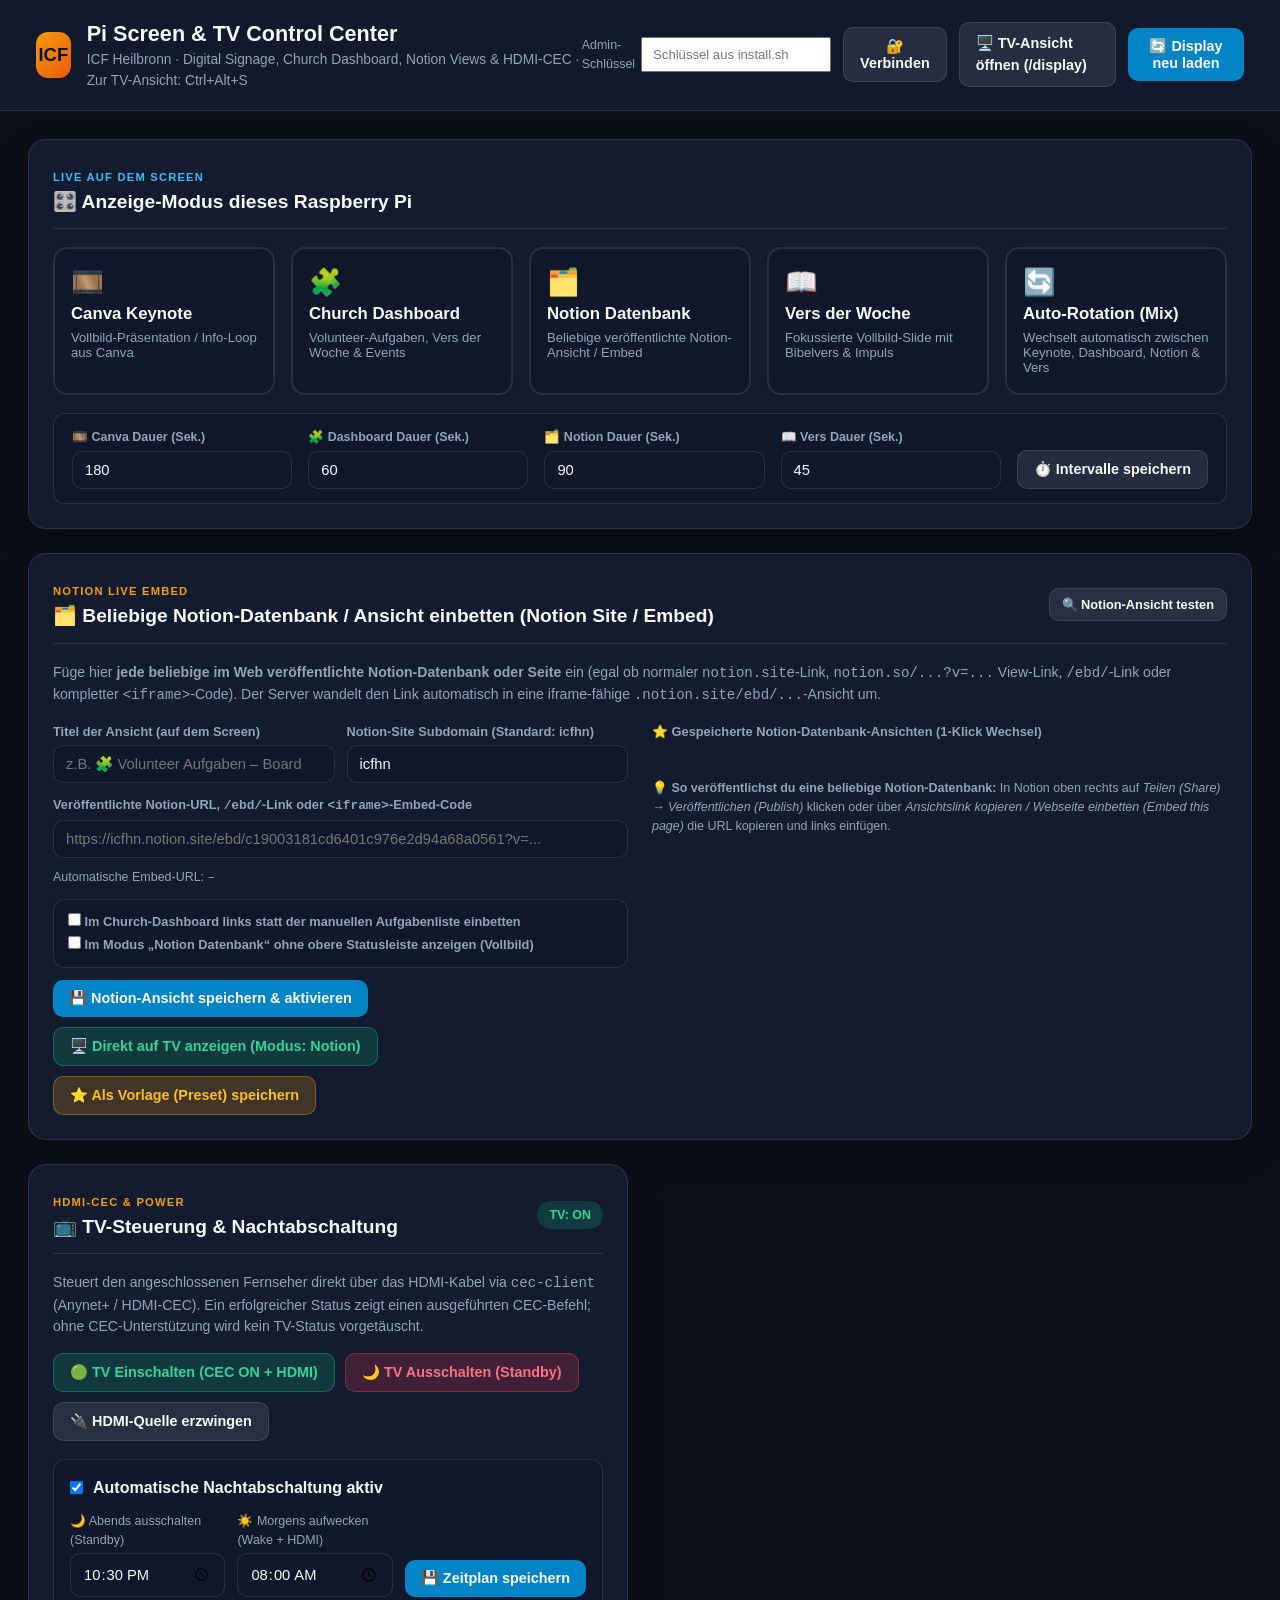
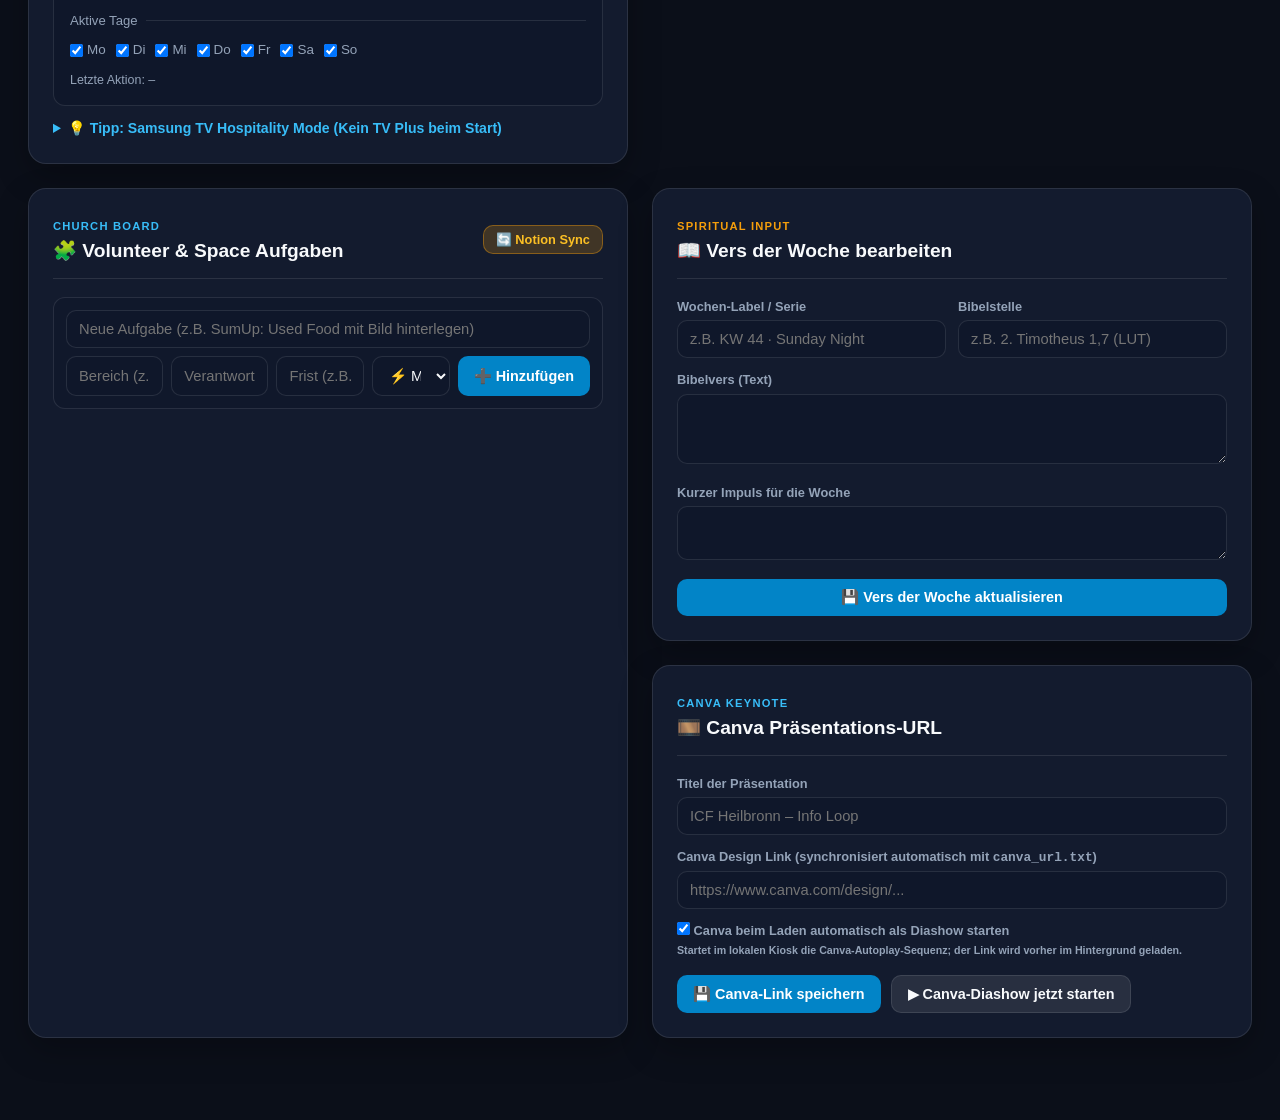
==== commit c62a5bc0: "feat: add kiosk admin shortcut and Canva autoplay" ====
--- a/templates/admin.html
+++ b/templates/admin.html
@@ -12,7 +12,7 @@
       <div class="logo-badge">ICF</div>
       <div>
         <h1>Pi Screen &amp; TV Control Center</h1>
-        <p id="header-subtitle">ICF Heilbronn · Digital Signage, Church Dashboard, Notion Views &amp; HDMI-CEC</p>
+        <p id="header-subtitle">ICF Heilbronn · Digital Signage, Church Dashboard, Notion Views &amp; HDMI-CEC · Zur TV-Ansicht: Ctrl+Alt+S</p>
       </div>
     </div>
     <div class="header-actions">
@@ -303,9 +303,14 @@
               <label>Canva Design Link (synchronisiert automatisch mit <code>canva_url.txt</code>)</label>
               <input type="url" id="canva-url" placeholder="https://www.canva.com/design/..." />
             </div>
+            <label class="toggle-label">
+              <input type="checkbox" id="canva-autoplay-on-load" checked />
+              <span><strong>Canva beim Laden automatisch als Diashow starten</strong><br />
+              <small>Startet im lokalen Kiosk die Canva-Autoplay-Sequenz; der Link wird vorher im Hintergrund geladen.</small></span>
+            </label>
             <div class="btn-row">
               <button id="btn-save-canva" class="btn btn-primary">💾 Canva-Link speichern</button>
-              <button id="btn-canva-autoplay" class="btn btn-secondary">🖱️ xdotool Autoplay senden</button>
+              <button id="btn-canva-autoplay" class="btn btn-secondary">▶ Canva-Diashow jetzt starten</button>
             </div>
           </div>
         </section>
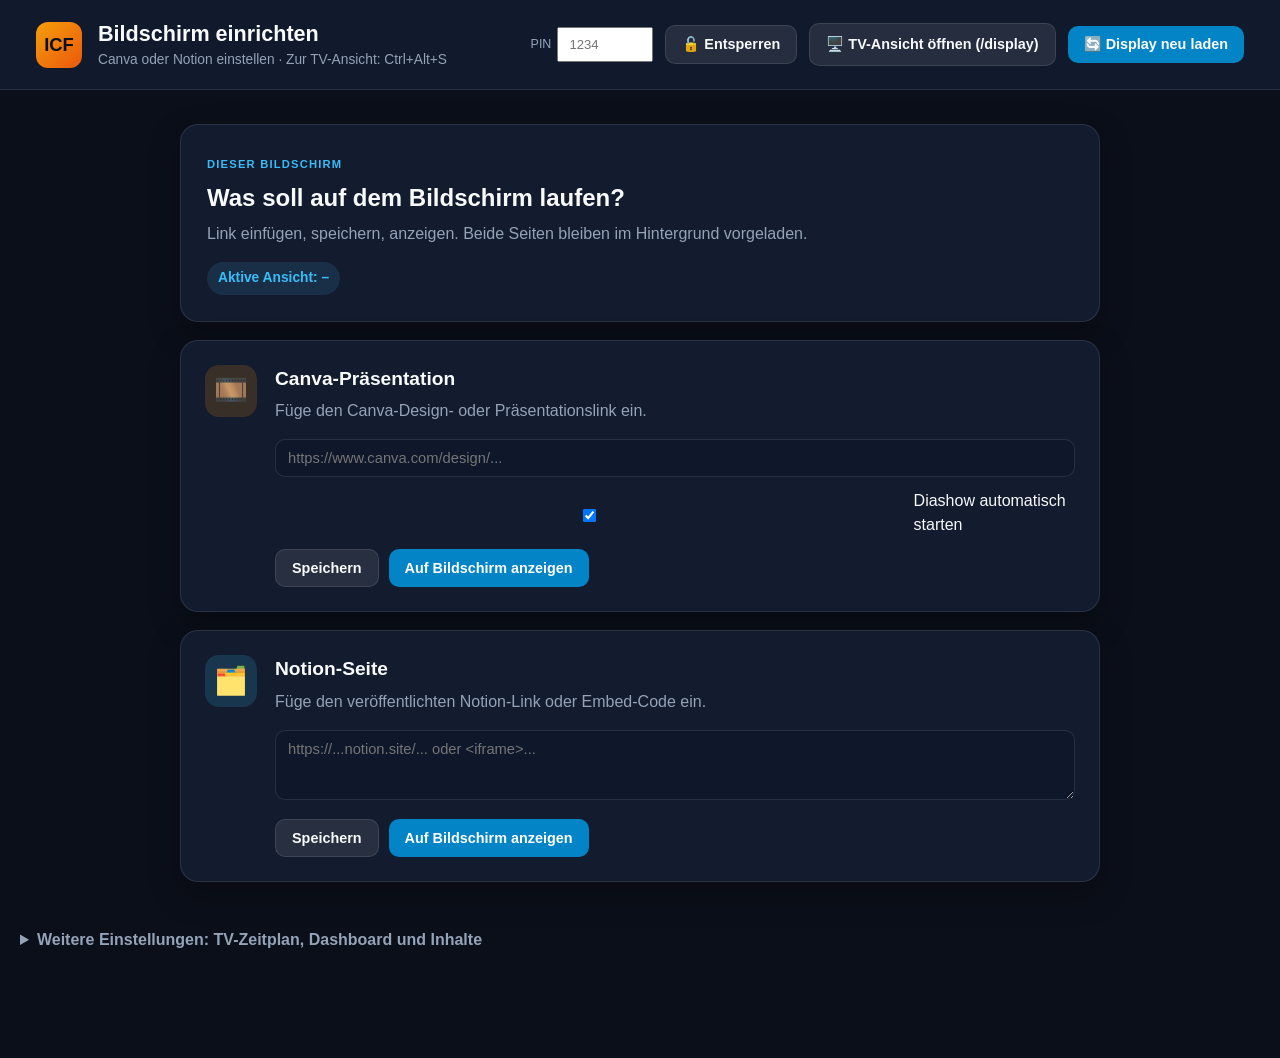
==== commit 95e2c651: "feat: simplify admin controls with PIN access" ====
--- a/templates/admin.html
+++ b/templates/admin.html
@@ -11,16 +11,16 @@
     <div class="header-left">
       <div class="logo-badge">ICF</div>
       <div>
-        <h1>Pi Screen &amp; TV Control Center</h1>
-        <p id="header-subtitle">ICF Heilbronn · Digital Signage, Church Dashboard, Notion Views &amp; HDMI-CEC · Zur TV-Ansicht: Ctrl+Alt+S</p>
+        <h1>Bildschirm einrichten</h1>
+        <p id="header-subtitle">Canva oder Notion einstellen · Zur TV-Ansicht: Ctrl+Alt+S</p>
       </div>
     </div>
     <div class="header-actions">
-      <label class="admin-token-field">
-        <span>Admin-Schlüssel</span>
-        <input id="admin-token" type="password" autocomplete="current-password" placeholder="Schlüssel aus install.sh" />
+      <label class="admin-pin-field">
+        <span>PIN</span>
+        <input id="admin-pin" type="password" inputmode="numeric" maxlength="12" autocomplete="current-password" placeholder="1234" />
       </label>
-      <button id="btn-save-admin-token" class="btn btn-secondary">🔐 Verbinden</button>
+      <button id="btn-save-admin-pin" class="btn btn-secondary">🔓 Entsperren</button>
       <a href="/display" target="_blank" class="btn btn-secondary">🖥️ TV-Ansicht öffnen (/display)</a>
       <button id="btn-reload-display" class="btn btn-primary">🔄 Display neu laden</button>
     </div>
@@ -28,7 +28,45 @@
 
   <div id="toast" class="toast hidden"></div>
 
-  <main class="admin-container">
+  <main class="simple-admin">
+    <section class="simple-intro">
+      <span class="badge-tag">DIESER BILDSCHIRM</span>
+      <h2>Was soll auf dem Bildschirm laufen?</h2>
+      <p>Link einfügen, speichern, anzeigen. Beide Seiten bleiben im Hintergrund vorgeladen.</p>
+      <div id="quick-current-mode" class="quick-mode">Aktive Ansicht: –</div>
+    </section>
+
+    <section class="quick-card canva-quick-card">
+      <div class="quick-card-icon">🎞️</div>
+      <div class="quick-card-main">
+        <h2>Canva-Präsentation</h2>
+        <p>Füge den Canva-Design- oder Präsentationslink ein.</p>
+        <input id="quick-canva-url" type="url" placeholder="https://www.canva.com/design/..." />
+        <label class="toggle-label"><input type="checkbox" id="quick-canva-autoplay" checked /> Diashow automatisch starten</label>
+        <div class="btn-row">
+          <button id="btn-quick-save-canva" class="btn btn-secondary">Speichern</button>
+          <button id="btn-quick-show-canva" class="btn btn-primary">Auf Bildschirm anzeigen</button>
+        </div>
+      </div>
+    </section>
+
+    <section class="quick-card notion-quick-card">
+      <div class="quick-card-icon">🗂️</div>
+      <div class="quick-card-main">
+        <h2>Notion-Seite</h2>
+        <p>Füge den veröffentlichten Notion-Link oder Embed-Code ein.</p>
+        <textarea id="quick-notion-url" rows="3" placeholder="https://...notion.site/... oder &lt;iframe&gt;..."></textarea>
+        <div class="btn-row">
+          <button id="btn-quick-save-notion" class="btn btn-secondary">Speichern</button>
+          <button id="btn-quick-show-notion" class="btn btn-primary">Auf Bildschirm anzeigen</button>
+        </div>
+      </div>
+    </section>
+  </main>
+
+  <details class="advanced-settings">
+    <summary>Weitere Einstellungen: TV-Zeitplan, Dashboard und Inhalte</summary>
+    <main class="admin-container">
     <!-- 1. ANZEIGE-MODUS & ROTATION -->
     <section class="card full-width">
       <div class="card-header">
@@ -316,7 +354,8 @@
         </section>
       </div>
     </div>
-  </main>
+    </main>
+  </details>
 
   <script src="/static/js/admin.js"></script>
 </body>
--- a/static/css/admin.css
+++ b/static/css/admin.css
@@ -79,7 +79,7 @@
   gap: 12px;
 }
 
-.admin-token-field {
+.admin-pin-field {
   display: flex;
   align-items: center;
   gap: 6px;
@@ -87,10 +87,126 @@
   font-size: 0.78rem;
 }
 
-.admin-token-field input {
-  width: 190px;
+.admin-pin-field input {
+  width: 96px;
   padding: 8px 10px;
   font-size: 0.82rem;
+}
+
+/* Simple day-to-day configuration surface */
+.simple-admin {
+  width: min(920px, calc(100% - 32px));
+  margin: 34px auto;
+  display: grid;
+  gap: 18px;
+}
+
+.simple-intro,
+.quick-card {
+  background: var(--bg-card);
+  border: 1px solid var(--border-color);
+  border-radius: 18px;
+  box-shadow: 0 12px 32px rgba(0, 0, 0, 0.25);
+}
+
+.simple-intro {
+  padding: 26px;
+}
+
+.simple-intro h2 {
+  margin-top: 5px;
+  font-size: 1.5rem;
+}
+
+.simple-intro p,
+.quick-card p {
+  color: var(--text-muted);
+  margin-top: 6px;
+}
+
+.quick-mode {
+  display: inline-flex;
+  margin-top: 16px;
+  padding: 6px 11px;
+  border-radius: 999px;
+  background: rgba(56, 189, 248, 0.12);
+  color: var(--primary);
+  font-weight: 700;
+  font-size: 0.86rem;
+}
+
+.quick-card {
+  display: flex;
+  gap: 18px;
+  padding: 24px;
+}
+
+.quick-card-icon {
+  width: 52px;
+  height: 52px;
+  flex: 0 0 52px;
+  display: grid;
+  place-items: center;
+  border-radius: 14px;
+  background: rgba(245, 158, 11, 0.16);
+  font-size: 1.7rem;
+}
+
+.notion-quick-card .quick-card-icon {
+  background: rgba(56, 189, 248, 0.16);
+}
+
+.quick-card-main {
+  min-width: 0;
+  flex: 1;
+}
+
+.quick-card h2 {
+  font-size: 1.2rem;
+}
+
+.quick-card input,
+.quick-card textarea {
+  width: 100%;
+  margin: 16px 0 12px;
+}
+
+.quick-card textarea {
+  resize: vertical;
+}
+
+.advanced-settings {
+  width: min(1384px, calc(100% - 32px));
+  margin: 0 auto 34px;
+  color: var(--text-muted);
+}
+
+.advanced-settings > summary {
+  cursor: pointer;
+  padding: 12px 4px;
+  font-weight: 700;
+}
+
+.advanced-settings .admin-container {
+  margin-top: 0;
+}
+
+@media (max-width: 720px) {
+  .admin-header {
+    padding: 14px 16px;
+    align-items: flex-start;
+    flex-direction: column;
+    gap: 12px;
+  }
+
+  .header-actions {
+    width: 100%;
+    flex-wrap: wrap;
+  }
+
+  .quick-card {
+    padding: 18px;
+  }
 }
 
 .schedule-days {
